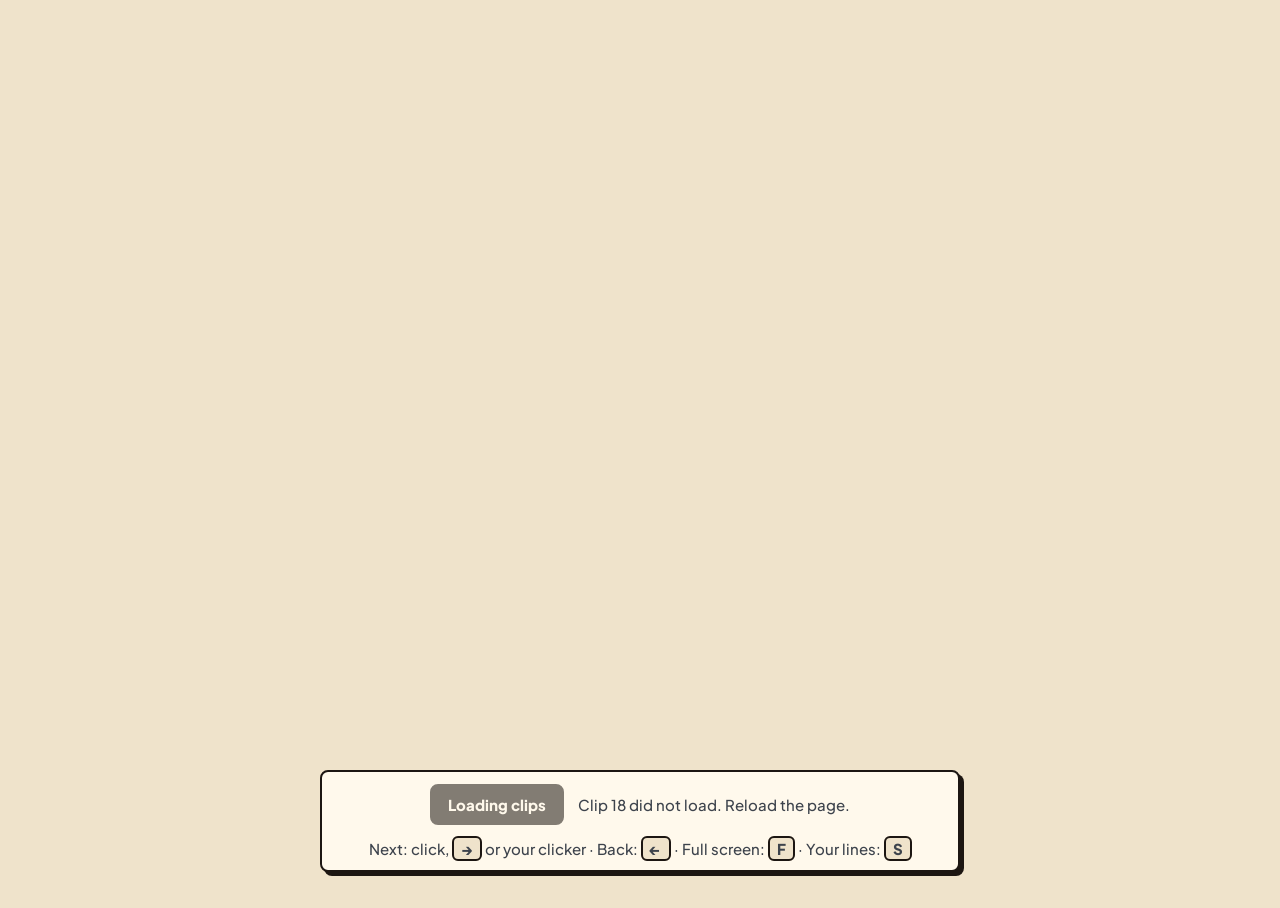
==== index.html @ 12f0b947 "Padrino pitch: click-through player, full video, PowerPoint Co-Authored-By: Claude Opus 5.5 <noreply" ====
<!doctype html>
<html lang="en">
<meta charset="utf-8">
<meta name="viewport" content="width=device-width, initial-scale=1, viewport-fit=cover">
<meta name="robots" content="noindex">
<title>Padrino Pitch Player</title>
<link rel="preconnect" href="https://fonts.googleapis.com">
<link rel="stylesheet" href="https://fonts.googleapis.com/css2?family=Plus+Jakarta+Sans:wght@500;700;800&display=swap">
<style>
  /* One deliberate look: the video's own cream page and ink, full screen, nothing else. */
  :root {
    --page: #EFE3CB;
    --plate: #FFF9EC;
    --ink: #1C1612;
    --ink-soft: #3D434C;
    --accent: #2B5BE3;
    --font: "Plus Jakarta Sans", "Helvetica Neue", Arial, sans-serif;
    color-scheme: light;
  }
  [hidden] { display: none !important; }
  html, body { height: 100%; }
  body {
    background: var(--page); color: var(--ink); font-family: var(--font); overflow: hidden;
    padding-left: max(16px, env(safe-area-inset-left, 0px)); padding-right: max(16px, env(safe-area-inset-right, 0px));
    user-select: none; -webkit-user-select: none;
  }
  body.idle { cursor: none; }
  .stage { position: fixed; inset: 0; background: var(--page); }
  .stage video {
    position: absolute; inset: 0; width: 100%; height: 100%; object-fit: contain; background: var(--page);
    opacity: 0; pointer-events: none;
  }
  .stage video.on { opacity: 1; }

  .hint {
    position: fixed; left: 50%; bottom: calc(28px + env(safe-area-inset-bottom, 0px)); transform: translateX(-50%);
    display: flex; gap: 14px; align-items: center; flex-wrap: wrap; justify-content: center;
    background: var(--plate); border: 2px solid var(--ink); box-shadow: 4px 4px 0 var(--ink); border-radius: 8px;
    padding: 12px 18px; font-size: 15px; font-weight: 700; max-width: calc(100% - 32px);
  }
  .hint .muted { color: var(--ink-soft); font-weight: 500; }
  .hint kbd { font-family: var(--font); font-weight: 800; border: 2px solid var(--ink); border-radius: 6px; padding: 1px 7px; background: var(--page); }
  .start {
    font: 800 15px var(--font); color: var(--plate); background: var(--ink); border: 2px solid var(--ink);
    border-radius: 8px; padding: 9px 16px; cursor: pointer; box-shadow: 3px 3px 0 var(--accent);
  }
  .start:focus-visible, .start:hover { outline: 3px solid var(--accent); outline-offset: 2px; }
  .start:disabled { opacity: .55; cursor: wait; box-shadow: none; }

  .notes {
    position: fixed; left: max(16px, env(safe-area-inset-left, 0px)); right: max(16px, env(safe-area-inset-right, 0px));
    bottom: calc(16px + env(safe-area-inset-bottom, 0px)); margin-inline: auto; max-width: 980px;
    background: var(--plate); border: 2px solid var(--ink); box-shadow: 4px 4px 0 var(--ink); border-radius: 8px;
    padding: 14px 18px; display: grid; gap: 8px; font-size: 17px; line-height: 1.45;
  }
  .notes .row { display: grid; grid-template-columns: 7.5em 1fr; gap: 12px; min-width: 0; }
  .notes .tag { font-size: 12px; font-weight: 800; letter-spacing: .08em; text-transform: uppercase; color: var(--ink-soft); padding-top: 3px; }
  .notes .now { font-weight: 700; }
  .notes .next { color: var(--ink-soft); font-weight: 500; }
  .count { position: fixed; top: calc(14px + env(safe-area-inset-top, 0px)); right: max(16px, env(safe-area-inset-right, 0px));
    font-size: 13px; font-weight: 800; background: var(--plate); border: 2px solid var(--ink); border-radius: 6px; padding: 3px 9px;
    font-variant-numeric: tabular-nums; }
  @media (prefers-reduced-motion: reduce) { * { transition: none !important; } }
</style>

<div class="stage" id="stage" aria-live="polite"></div>

<div class="hint" id="hint">
  <button class="start" id="start" type="button" disabled>Loading clips</button>
  <span class="muted" id="load">0 of 18 ready</span>
  <span class="muted">Next: click, <kbd>→</kbd> or your clicker · Back: <kbd>←</kbd> · Full screen: <kbd>F</kbd> · Your lines: <kbd>S</kbd></span>
</div>

<div class="notes" id="notes" hidden>
  <div class="row"><span class="tag" id="nowTag">Now</span><span class="now" id="nowLine"></span></div>
  <div class="row"><span class="tag">Next</span><span class="next" id="nextLine"></span></div>
</div>
<div class="count" id="count" hidden></div>

<script>
  // One clip per script row. Each plays once when its slide opens and holds on its last frame.
  const SLIDES = [
    ['01-logo', 'Logo', 'This is Padrino. / The money padrino for your wedding.'],
    ['02-problem-1', 'The problem', 'Every money app does the same thing. / It tells you what you already spent.'],
    ['03-problem-2', 'The problem', 'That is not help. / That is a receipt. // A wedding needs someone who acts.'],
    ['04-numbers', 'The numbers', 'A wedding in El Paso costs about twenty thousand dollars. / Three in four couples get hit with a fee they never saw coming. / And parents cover about half.'],
    ['05-connect', 'Connect once', 'So we built Padrino. / You connect your bank. / Once.'],
    ['06-path', 'The path', 'Then you walk the path, / one milestone at a time. / A step is only done when your bank says so.'],
    ['07-proof', 'Proof, not promises', 'Every payment gets checked against your bank. / The photographer came in a hundred dollars over? / Padrino caught it. / Tío Javier sent four fifty? / Verified.'],
    ['08-talk', 'Just talk', 'You just talk to it. / Mom and Dad sent five hundred. / Padrino turns that into one card. // You tap Do it. / Nothing changes without you.'],
    ['09-quote', 'Quote decoder', 'Send it a quote. / Eleven thousand on paper. / Fourteen thousand once the service charge and tax hit. / You see it before you sign.'],
    ['10-contract', 'Contract check', 'It reads the fine print. / What you would owe if you cancel, / date by date, / before you are locked in.'],
    ['11-find-money', 'Find money', 'It finds money. / A hundred forty five a month in subscriptions you forgot. / Over a thousand dollars by the wedding. / And the money you live on stays untouched.'],
    ['12-family', 'Family', 'It brings the family in. / Every padrino gets a link. / The money goes straight to you, / and the bank confirms it.'],
    ['13-vendors', 'Vendors', 'It finds real El Paso vendors. / Save one. / Ask if they are free on your date.'],
    ['14-negotiator', 'The negotiator', 'And it writes the email for you. / Can you waive the cake cutting fee?'],
    ['15-style', 'Wedding style', 'Eleven traditions. / Pick one, or mix. / Your wedding, your way.'],
    ['16-difference', 'The difference', 'Budget apps watch your money. // Padrino moves it.'],
    ['17-next', 'What comes next', 'Weddings first. / Then quinceañeras, / babies, / first homes.'],
    ['18-close', 'Logo', 'In a Mexican wedding, a padrino covers part of the day. / Padrino covers all of it. // I\'m Sid. / This is Padrino.']
  ];

  const stage = document.getElementById('stage');
  const hint = document.getElementById('hint');
  const startBtn = document.getElementById('start');
  const loadEl = document.getElementById('load');
  const notes = document.getElementById('notes');
  const count = document.getElementById('count');
  let index = -1;          // -1 = not started; slide 1 shows its first frame
  let started = false;
  let ready = 0;

  const videos = SLIDES.map(([file], i) => {
    const v = document.createElement('video');
    v.src = `clips/${file}.mp4`;
    v.muted = true; v.defaultMuted = true; v.playsInline = true; v.preload = 'auto';
    v.setAttribute('muted', ''); v.setAttribute('playsinline', ''); v.disablePictureInPicture = true;
    v.loop = false;
    let counted = false;
    const mark = () => {
      if (counted) return; counted = true; ready += 1;
      loadEl.textContent = ready === SLIDES.length ? 'All 18 clips loaded' : `${ready} of ${SLIDES.length} ready`;
      if (ready === SLIDES.length || (i === 0 && !started)) { startBtn.disabled = false; startBtn.textContent = ready === SLIDES.length ? 'Start' : 'Start (still loading)'; }
      if (ready === SLIDES.length) startBtn.textContent = 'Start';
    };
    v.addEventListener('canplaythrough', mark, { once: true });
    v.addEventListener('error', () => { loadEl.textContent = `Clip ${i + 1} did not load. Reload the page.`; });
    stage.appendChild(v);
    return v;
  });
  videos[0].classList.add('on');

  function show(i, { play = true, atEnd = false } = {}) {
    if (i < 0 || i >= SLIDES.length) return;
    const v = videos[i];
    index = i;
    // Keep the old slide on screen until the new clip has a frame, so there is never a blank flash.
    const reveal = () => {
      if (index !== i) return;
      videos.forEach((other, k) => { if (k !== i) { other.classList.remove('on'); other.pause(); } });
      v.classList.add('on');
    };
    if (atEnd) {
      v.pause();
      const seekEnd = () => { v.addEventListener('seeked', reveal, { once: true }); v.currentTime = Math.max(0, (v.duration || 0) - 0.04); };
      if (v.readyState >= 1) seekEnd(); else v.addEventListener('loadedmetadata', seekEnd, { once: true });
    } else if (play) {
      if (v.currentTime > 0) { v.addEventListener('seeked', reveal, { once: true }); v.currentTime = 0; }
      else if (v.readyState >= 2) reveal();
      else v.addEventListener('loadeddata', reveal, { once: true });
      const p = v.play(); if (p && p.catch) p.catch(() => {});
    }
    paintNotes();
  }

  function begin() {
    if (started) return;
    started = true;
    hint.hidden = true;
    try { navigator.wakeLock?.request('screen').catch(() => {}); } catch (e) {}
    show(0);
  }
  function next() { if (!started) return begin(); if (index < SLIDES.length - 1) show(index + 1); }
  function prev() { if (!started) return; if (index > 0) show(index - 1, { atEnd: true }); }
  function replay() { if (started && index >= 0) show(index); }

  function paintNotes() {
    const i = Math.max(0, index);
    document.getElementById('nowTag').textContent = `${i + 1} · ${SLIDES[i][1]}`;
    document.getElementById('nowLine').textContent = SLIDES[i][2];
    document.getElementById('nextLine').textContent = SLIDES[i + 1] ? `${SLIDES[i + 1][1]}: ${SLIDES[i + 1][2]}` : 'End of the video.';
    count.textContent = `${i + 1} / ${SLIDES.length}`;
  }

  function toggleFull() {
    try {
      if (document.fullscreenElement) document.exitFullscreen?.();
      else document.documentElement.requestFullscreen?.().catch(() => {});
    } catch (e) {}
  }

  startBtn.addEventListener('click', (e) => { e.stopPropagation(); toggleFull(); begin(); });
  stage.addEventListener('click', () => next());
  document.addEventListener('keydown', (e) => {
    const k = e.key;
    if (['ArrowRight', 'ArrowDown', 'PageDown', ' ', 'Enter', 'n', 'N'].includes(k)) { e.preventDefault(); next(); }
    else if (['ArrowLeft', 'ArrowUp', 'PageUp', 'Backspace', 'p', 'P'].includes(k)) { e.preventDefault(); prev(); }
    else if (k === 'f' || k === 'F') { toggleFull(); }
    else if (k === 's' || k === 'S') { notes.hidden = !notes.hidden; count.hidden = notes.hidden; paintNotes(); }
    else if (k === 'r' || k === 'R') { replay(); }
    else if (k === 'Home') { if (started) show(0); }
  });

  // Hide the cursor while presenting.
  let idleTimer = null;
  document.addEventListener('mousemove', () => {
    document.body.classList.remove('idle');
    clearTimeout(idleTimer);
    idleTimer = setTimeout(() => { if (started) document.body.classList.add('idle'); }, 1500);
  });
  paintNotes();
</script>
</html>
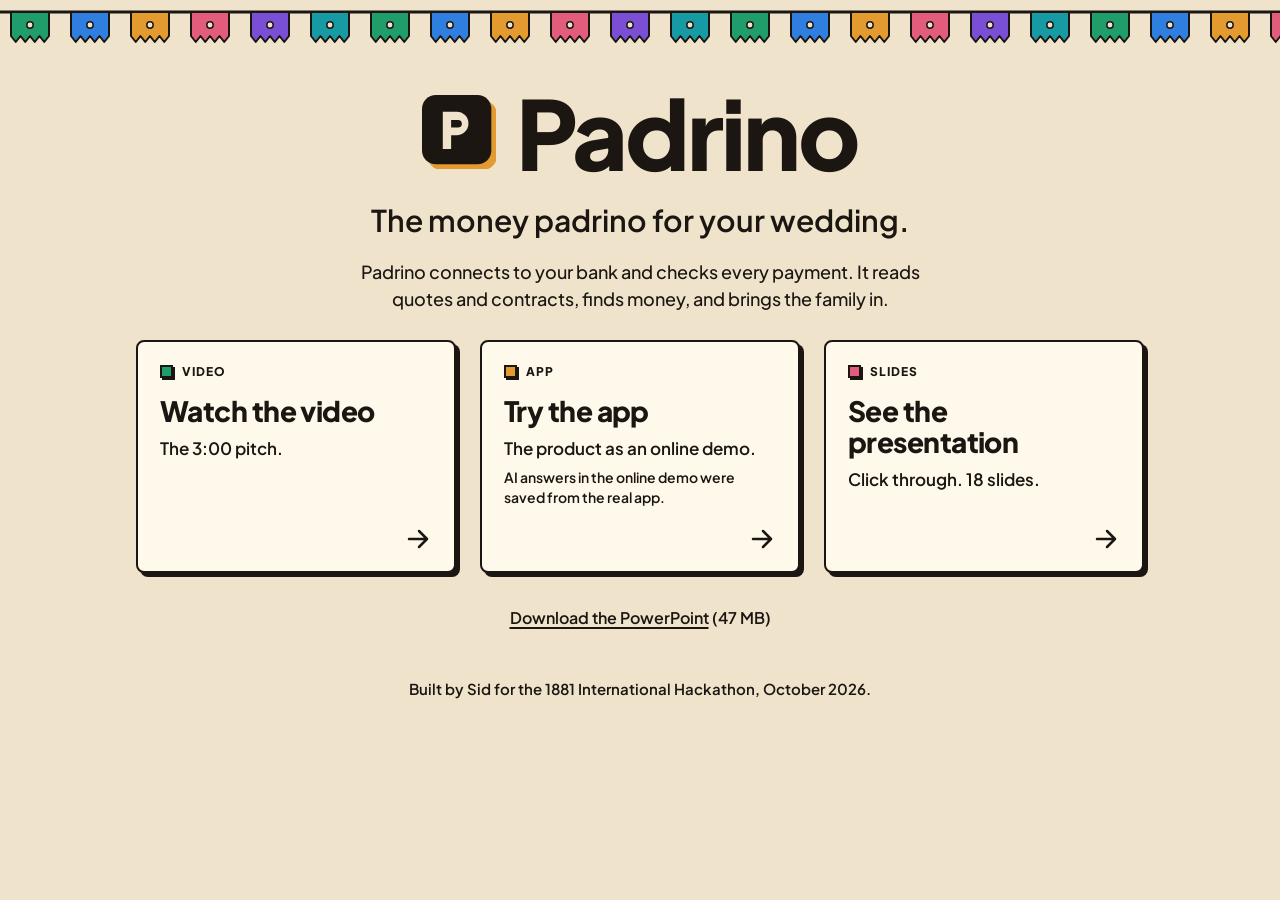
==== commit faaf1ae9: "Final Padrino site: home page, video page, presentation at /pitch, online demo of the app at /app Co" ====
--- a/index.html
+++ b/index.html
@@ -1,203 +1,161 @@
 <!doctype html>
 <html lang="en">
+<head>
 <meta charset="utf-8">
-<meta name="viewport" content="width=device-width, initial-scale=1, viewport-fit=cover">
+<meta name="viewport" content="width=device-width, initial-scale=1">
 <meta name="robots" content="noindex">
-<title>Padrino Pitch Player</title>
+<title>Padrino</title>
+<meta name="description" content="Padrino, the money padrino for your wedding. Watch the pitch video, try the app, or see the presentation.">
+<link rel="icon" href="data:image/svg+xml,%3Csvg xmlns='http://www.w3.org/2000/svg' viewBox='0 0 108 108'%3E%3Crect x='8' y='8' width='100' height='100' rx='20' fill='%23E39A2E'/%3E%3Crect width='100' height='100' rx='20' fill='%231C1612'/%3E%3Cpath fill='%23EFE3CB' fill-rule='evenodd' d='M30,24 H50 A17,17 0 0 1 50,58 H42 V78 H30 Z M42,36 H52 A5.5,5.5 0 0 1 52,47 H42 Z'/%3E%3C/svg%3E">
 <link rel="preconnect" href="https://fonts.googleapis.com">
-<link rel="stylesheet" href="https://fonts.googleapis.com/css2?family=Plus+Jakarta+Sans:wght@500;700;800&display=swap">
+<link rel="preconnect" href="https://fonts.gstatic.com" crossorigin>
+<link rel="stylesheet" href="https://fonts.googleapis.com/css2?family=Plus+Jakarta+Sans:wght@500;600;700;800&display=swap">
 <style>
-  /* One deliberate look: the video's own cream page and ink, full screen, nothing else. */
   :root {
     --page: #EFE3CB;
     --plate: #FFF9EC;
     --ink: #1C1612;
-    --ink-soft: #3D434C;
-    --accent: #2B5BE3;
+    --blue: #2B5BE3;
+    --emerald: #1F9D6B;
+    --marigold: #E39A2E;
+    --rose: #E25D7B;
     --font: "Plus Jakarta Sans", "Helvetica Neue", Arial, sans-serif;
     color-scheme: light;
   }
-  [hidden] { display: none !important; }
-  html, body { height: 100%; }
+  * { box-sizing: border-box; }
+  html, body { margin: 0; padding: 0; }
   body {
-    background: var(--page); color: var(--ink); font-family: var(--font); overflow: hidden;
-    padding-left: max(16px, env(safe-area-inset-left, 0px)); padding-right: max(16px, env(safe-area-inset-right, 0px));
-    user-select: none; -webkit-user-select: none;
+    background: var(--page);
+    color: var(--ink);
+    font-family: var(--font);
+    font-weight: 500;
+    line-height: 1.4;
+    -webkit-font-smoothing: antialiased;
+    -webkit-text-size-adjust: 100%;
   }
-  body.idle { cursor: none; }
-  .stage { position: fixed; inset: 0; background: var(--page); }
-  .stage video {
-    position: absolute; inset: 0; width: 100%; height: 100%; object-fit: contain; background: var(--page);
-    opacity: 0; pointer-events: none;
+  a { color: inherit; }
+  a:focus-visible { outline: 3px solid var(--blue); outline-offset: 3px; }
+
+  /* Papel picado strip. Same geometry as the video: 60px step, 38 by 24 flags, 4 teeth. */
+  .picado { display: block; width: 100%; height: 44px; }
+
+  .wrap { max-width: 1040px; margin: 0 auto; padding: 0 16px; }
+
+  /* Header */
+  .hero { text-align: center; padding: 40px 0 28px; }
+  .brand { display: inline-flex; align-items: center; gap: 0.2em; font-size: clamp(56px, 11vw, 96px); }
+  .mark { width: 0.78em; height: 0.78em; flex: none; }
+  .wordmark { font-weight: 800; letter-spacing: -0.03em; line-height: 1; margin: 0; font-size: 1em; }
+  .tagline { margin: 22px 0 0; font-size: clamp(20px, 4.6vw, 30px); font-weight: 600; line-height: 1.25; }
+  .intro { margin: 18px auto 0; max-width: 34em; font-size: 18px; font-weight: 500; line-height: 1.5; }
+
+  /* The three choices */
+  .choices { display: grid; grid-template-columns: 1fr; gap: 18px; list-style: none; margin: 0; padding: 0 0 4px; }
+  @media (min-width: 820px) { .choices { grid-template-columns: 1fr 1fr 1fr; gap: 24px; } }
+  .card {
+    display: flex; flex-direction: column; min-height: 100%;
+    background: var(--plate);
+    border: 2px solid var(--ink);
+    border-radius: 8px;
+    box-shadow: 4px 4px 0 var(--ink);
+    padding: 22px 22px 18px;
+    text-decoration: none;
   }
-  .stage video.on { opacity: 1; }
+  .card:hover { transform: translate(2px, 2px); box-shadow: 2px 2px 0 var(--ink); }
+  .card:active { transform: translate(4px, 4px); box-shadow: none; }
+  .kicker { display: flex; align-items: center; gap: 9px; font-size: 12px; font-weight: 800; letter-spacing: 0.09em; text-transform: uppercase; }
+  .sq { width: 13px; height: 13px; flex: none; border: 2px solid var(--ink); box-shadow: 2px 2px 0 var(--ink); background: var(--c, var(--ink)); }
+  .card h2 { margin: 16px 0 0; font-size: 28px; font-weight: 800; letter-spacing: -0.02em; line-height: 1.1; }
+  .card .what { margin: 10px 0 0; font-size: 17px; font-weight: 600; line-height: 1.35; }
+  .card .note { margin: 8px 0 0; font-size: 14px; font-weight: 600; line-height: 1.4; }
+  .card .go { margin-top: auto; padding-top: 18px; display: flex; justify-content: flex-end; }
+  .card .go svg { width: 28px; height: 28px; display: block; }
 
-  .hint {
-    position: fixed; left: 50%; bottom: calc(28px + env(safe-area-inset-bottom, 0px)); transform: translateX(-50%);
-    display: flex; gap: 14px; align-items: center; flex-wrap: wrap; justify-content: center;
-    background: var(--plate); border: 2px solid var(--ink); box-shadow: 4px 4px 0 var(--ink); border-radius: 8px;
-    padding: 12px 18px; font-size: 15px; font-weight: 700; max-width: calc(100% - 32px);
-  }
-  .hint .muted { color: var(--ink-soft); font-weight: 500; }
-  .hint kbd { font-family: var(--font); font-weight: 800; border: 2px solid var(--ink); border-radius: 6px; padding: 1px 7px; background: var(--page); }
-  .start {
-    font: 800 15px var(--font); color: var(--plate); background: var(--ink); border: 2px solid var(--ink);
-    border-radius: 8px; padding: 9px 16px; cursor: pointer; box-shadow: 3px 3px 0 var(--accent);
-  }
-  .start:focus-visible, .start:hover { outline: 3px solid var(--accent); outline-offset: 2px; }
-  .start:disabled { opacity: .55; cursor: wait; box-shadow: none; }
+  /* Secondary link and footer */
+  .more { text-align: center; margin: 30px 0 0; font-size: 16px; font-weight: 600; }
+  .more a { text-decoration: underline; text-decoration-thickness: 2px; text-underline-offset: 3px; }
+  .more a:hover { color: var(--blue); }
+  footer { text-align: center; margin: 48px 0 32px; font-size: 15px; font-weight: 600; }
+  footer p { margin: 0; }
+</style>
+</head>
+<body>
 
-  .notes {
-    position: fixed; left: max(16px, env(safe-area-inset-left, 0px)); right: max(16px, env(safe-area-inset-right, 0px));
-    bottom: calc(16px + env(safe-area-inset-bottom, 0px)); margin-inline: auto; max-width: 980px;
-    background: var(--plate); border: 2px solid var(--ink); box-shadow: 4px 4px 0 var(--ink); border-radius: 8px;
-    padding: 14px 18px; display: grid; gap: 8px; font-size: 17px; line-height: 1.45;
-  }
-  .notes .row { display: grid; grid-template-columns: 7.5em 1fr; gap: 12px; min-width: 0; }
-  .notes .tag { font-size: 12px; font-weight: 800; letter-spacing: .08em; text-transform: uppercase; color: var(--ink-soft); padding-top: 3px; }
-  .notes .now { font-weight: 700; }
-  .notes .next { color: var(--ink-soft); font-weight: 500; }
-  .count { position: fixed; top: calc(14px + env(safe-area-inset-top, 0px)); right: max(16px, env(safe-area-inset-right, 0px));
-    font-size: 13px; font-weight: 800; background: var(--plate); border: 2px solid var(--ink); border-radius: 6px; padding: 3px 9px;
-    font-variant-numeric: tabular-nums; }
-  @media (prefers-reduced-motion: reduce) { * { transition: none !important; } }
-</style>
+<svg class="picado" height="44" aria-hidden="true" focusable="false">
+  <defs>
+    <pattern id="picado" width="360" height="44" patternUnits="userSpaceOnUse">
+      <g stroke="#1C1612" stroke-width="2" stroke-linejoin="round">
+        <path fill="#1F9D6B" d="M11,12 h38 v24 l-4.75,6 l-4.75,-6 l-4.75,6 l-4.75,-6 l-4.75,6 l-4.75,-6 l-4.75,6 l-4.75,-6 z"/>
+        <path fill="#2F7FE0" d="M71,12 h38 v24 l-4.75,6 l-4.75,-6 l-4.75,6 l-4.75,-6 l-4.75,6 l-4.75,-6 l-4.75,6 l-4.75,-6 z"/>
+        <path fill="#E39A2E" d="M131,12 h38 v24 l-4.75,6 l-4.75,-6 l-4.75,6 l-4.75,-6 l-4.75,6 l-4.75,-6 l-4.75,6 l-4.75,-6 z"/>
+        <path fill="#E25D7B" d="M191,12 h38 v24 l-4.75,6 l-4.75,-6 l-4.75,6 l-4.75,-6 l-4.75,6 l-4.75,-6 l-4.75,6 l-4.75,-6 z"/>
+        <path fill="#7A4FD6" d="M251,12 h38 v24 l-4.75,6 l-4.75,-6 l-4.75,6 l-4.75,-6 l-4.75,6 l-4.75,-6 l-4.75,6 l-4.75,-6 z"/>
+        <path fill="#169AA3" d="M311,12 h38 v24 l-4.75,6 l-4.75,-6 l-4.75,6 l-4.75,-6 l-4.75,6 l-4.75,-6 l-4.75,6 l-4.75,-6 z"/>
+      </g>
+      <g fill="#EFE3CB" stroke="#1C1612" stroke-width="1.5">
+        <circle cx="30" cy="25" r="3.2"/>
+        <circle cx="90" cy="25" r="3.2"/>
+        <circle cx="150" cy="25" r="3.2"/>
+        <circle cx="210" cy="25" r="3.2"/>
+        <circle cx="270" cy="25" r="3.2"/>
+        <circle cx="330" cy="25" r="3.2"/>
+      </g>
+    </pattern>
+  </defs>
+  <line x1="0" y1="12" x2="100%" y2="12" stroke="#1C1612" stroke-width="3"/>
+  <rect width="100%" height="44" fill="url(#picado)"/>
+</svg>
 
-<div class="stage" id="stage" aria-live="polite"></div>
+<main class="wrap">
 
-<div class="hint" id="hint">
-  <button class="start" id="start" type="button" disabled>Loading clips</button>
-  <span class="muted" id="load">0 of 18 ready</span>
-  <span class="muted">Next: click, <kbd>→</kbd> or your clicker · Back: <kbd>←</kbd> · Full screen: <kbd>F</kbd> · Your lines: <kbd>S</kbd></span>
-</div>
+  <header class="hero">
+    <div class="brand">
+      <svg class="mark" viewBox="0 0 108 108" aria-hidden="true" focusable="false">
+        <rect x="8" y="8" width="100" height="100" rx="20" fill="#E39A2E"/>
+        <rect x="0" y="0" width="100" height="100" rx="20" fill="#1C1612"/>
+        <path fill="#EFE3CB" fill-rule="evenodd" d="M30,24 H50 A17,17 0 0 1 50,58 H42 V78 H30 Z M42,36 H52 A5.5,5.5 0 0 1 52,47 H42 Z"/>
+      </svg>
+      <h1 class="wordmark">Padrino</h1>
+    </div>
+    <p class="tagline">The money padrino for your wedding.</p>
+    <p class="intro">Padrino connects to your bank and checks every payment. It reads quotes and contracts, finds money, and brings the family in.</p>
+  </header>
 
-<div class="notes" id="notes" hidden>
-  <div class="row"><span class="tag" id="nowTag">Now</span><span class="now" id="nowLine"></span></div>
-  <div class="row"><span class="tag">Next</span><span class="next" id="nextLine"></span></div>
-</div>
-<div class="count" id="count" hidden></div>
+  <ul class="choices">
+    <li>
+      <a class="card" href="video/">
+        <span class="kicker"><span class="sq" style="--c:#1F9D6B"></span>Video</span>
+        <h2>Watch the video</h2>
+        <p class="what">The 3:00 pitch.</p>
+        <span class="go" aria-hidden="true"><svg viewBox="0 0 28 28" fill="none" stroke="#1C1612" stroke-width="2.5" stroke-linecap="round" stroke-linejoin="round"><path d="M5 14h18M15 6l8 8-8 8"/></svg></span>
+      </a>
+    </li>
+    <li>
+      <a class="card" href="app/">
+        <span class="kicker"><span class="sq" style="--c:#E39A2E"></span>App</span>
+        <h2>Try the app</h2>
+        <p class="what">The product as an online demo.</p>
+        <p class="note">AI answers in the online demo were saved from the real app.</p>
+        <span class="go" aria-hidden="true"><svg viewBox="0 0 28 28" fill="none" stroke="#1C1612" stroke-width="2.5" stroke-linecap="round" stroke-linejoin="round"><path d="M5 14h18M15 6l8 8-8 8"/></svg></span>
+      </a>
+    </li>
+    <li>
+      <a class="card" href="pitch/">
+        <span class="kicker"><span class="sq" style="--c:#E25D7B"></span>Slides</span>
+        <h2>See the presentation</h2>
+        <p class="what">Click through. 18 slides.</p>
+        <span class="go" aria-hidden="true"><svg viewBox="0 0 28 28" fill="none" stroke="#1C1612" stroke-width="2.5" stroke-linecap="round" stroke-linejoin="round"><path d="M5 14h18M15 6l8 8-8 8"/></svg></span>
+      </a>
+    </li>
+  </ul>
 
-<script>
-  // One clip per script row. Each plays once when its slide opens and holds on its last frame.
-  const SLIDES = [
-    ['01-logo', 'Logo', 'This is Padrino. / The money padrino for your wedding.'],
-    ['02-problem-1', 'The problem', 'Every money app does the same thing. / It tells you what you already spent.'],
-    ['03-problem-2', 'The problem', 'That is not help. / That is a receipt. // A wedding needs someone who acts.'],
-    ['04-numbers', 'The numbers', 'A wedding in El Paso costs about twenty thousand dollars. / Three in four couples get hit with a fee they never saw coming. / And parents cover about half.'],
-    ['05-connect', 'Connect once', 'So we built Padrino. / You connect your bank. / Once.'],
-    ['06-path', 'The path', 'Then you walk the path, / one milestone at a time. / A step is only done when your bank says so.'],
-    ['07-proof', 'Proof, not promises', 'Every payment gets checked against your bank. / The photographer came in a hundred dollars over? / Padrino caught it. / Tío Javier sent four fifty? / Verified.'],
-    ['08-talk', 'Just talk', 'You just talk to it. / Mom and Dad sent five hundred. / Padrino turns that into one card. // You tap Do it. / Nothing changes without you.'],
-    ['09-quote', 'Quote decoder', 'Send it a quote. / Eleven thousand on paper. / Fourteen thousand once the service charge and tax hit. / You see it before you sign.'],
-    ['10-contract', 'Contract check', 'It reads the fine print. / What you would owe if you cancel, / date by date, / before you are locked in.'],
-    ['11-find-money', 'Find money', 'It finds money. / A hundred forty five a month in subscriptions you forgot. / Over a thousand dollars by the wedding. / And the money you live on stays untouched.'],
-    ['12-family', 'Family', 'It brings the family in. / Every padrino gets a link. / The money goes straight to you, / and the bank confirms it.'],
-    ['13-vendors', 'Vendors', 'It finds real El Paso vendors. / Save one. / Ask if they are free on your date.'],
-    ['14-negotiator', 'The negotiator', 'And it writes the email for you. / Can you waive the cake cutting fee?'],
-    ['15-style', 'Wedding style', 'Eleven traditions. / Pick one, or mix. / Your wedding, your way.'],
-    ['16-difference', 'The difference', 'Budget apps watch your money. // Padrino moves it.'],
-    ['17-next', 'What comes next', 'Weddings first. / Then quinceañeras, / babies, / first homes.'],
-    ['18-close', 'Logo', 'In a Mexican wedding, a padrino covers part of the day. / Padrino covers all of it. // I\'m Sid. / This is Padrino.']
-  ];
+  <p class="more"><a href="Padrino-pitch.pptx" download>Download the PowerPoint</a> (47 MB)</p>
 
-  const stage = document.getElementById('stage');
-  const hint = document.getElementById('hint');
-  const startBtn = document.getElementById('start');
-  const loadEl = document.getElementById('load');
-  const notes = document.getElementById('notes');
-  const count = document.getElementById('count');
-  let index = -1;          // -1 = not started; slide 1 shows its first frame
-  let started = false;
-  let ready = 0;
+  <footer>
+    <p>Built by Sid for the 1881 International Hackathon, October 2026.</p>
+  </footer>
 
-  const videos = SLIDES.map(([file], i) => {
-    const v = document.createElement('video');
-    v.src = `clips/${file}.mp4`;
-    v.muted = true; v.defaultMuted = true; v.playsInline = true; v.preload = 'auto';
-    v.setAttribute('muted', ''); v.setAttribute('playsinline', ''); v.disablePictureInPicture = true;
-    v.loop = false;
-    let counted = false;
-    const mark = () => {
-      if (counted) return; counted = true; ready += 1;
-      loadEl.textContent = ready === SLIDES.length ? 'All 18 clips loaded' : `${ready} of ${SLIDES.length} ready`;
-      if (ready === SLIDES.length || (i === 0 && !started)) { startBtn.disabled = false; startBtn.textContent = ready === SLIDES.length ? 'Start' : 'Start (still loading)'; }
-      if (ready === SLIDES.length) startBtn.textContent = 'Start';
-    };
-    v.addEventListener('canplaythrough', mark, { once: true });
-    v.addEventListener('error', () => { loadEl.textContent = `Clip ${i + 1} did not load. Reload the page.`; });
-    stage.appendChild(v);
-    return v;
-  });
-  videos[0].classList.add('on');
+</main>
 
-  function show(i, { play = true, atEnd = false } = {}) {
-    if (i < 0 || i >= SLIDES.length) return;
-    const v = videos[i];
-    index = i;
-    // Keep the old slide on screen until the new clip has a frame, so there is never a blank flash.
-    const reveal = () => {
-      if (index !== i) return;
-      videos.forEach((other, k) => { if (k !== i) { other.classList.remove('on'); other.pause(); } });
-      v.classList.add('on');
-    };
-    if (atEnd) {
-      v.pause();
-      const seekEnd = () => { v.addEventListener('seeked', reveal, { once: true }); v.currentTime = Math.max(0, (v.duration || 0) - 0.04); };
-      if (v.readyState >= 1) seekEnd(); else v.addEventListener('loadedmetadata', seekEnd, { once: true });
-    } else if (play) {
-      if (v.currentTime > 0) { v.addEventListener('seeked', reveal, { once: true }); v.currentTime = 0; }
-      else if (v.readyState >= 2) reveal();
-      else v.addEventListener('loadeddata', reveal, { once: true });
-      const p = v.play(); if (p && p.catch) p.catch(() => {});
-    }
-    paintNotes();
-  }
-
-  function begin() {
-    if (started) return;
-    started = true;
-    hint.hidden = true;
-    try { navigator.wakeLock?.request('screen').catch(() => {}); } catch (e) {}
-    show(0);
-  }
-  function next() { if (!started) return begin(); if (index < SLIDES.length - 1) show(index + 1); }
-  function prev() { if (!started) return; if (index > 0) show(index - 1, { atEnd: true }); }
-  function replay() { if (started && index >= 0) show(index); }
-
-  function paintNotes() {
-    const i = Math.max(0, index);
-    document.getElementById('nowTag').textContent = `${i + 1} · ${SLIDES[i][1]}`;
-    document.getElementById('nowLine').textContent = SLIDES[i][2];
-    document.getElementById('nextLine').textContent = SLIDES[i + 1] ? `${SLIDES[i + 1][1]}: ${SLIDES[i + 1][2]}` : 'End of the video.';
-    count.textContent = `${i + 1} / ${SLIDES.length}`;
-  }
-
-  function toggleFull() {
-    try {
-      if (document.fullscreenElement) document.exitFullscreen?.();
-      else document.documentElement.requestFullscreen?.().catch(() => {});
-    } catch (e) {}
-  }
-
-  startBtn.addEventListener('click', (e) => { e.stopPropagation(); toggleFull(); begin(); });
-  stage.addEventListener('click', () => next());
-  document.addEventListener('keydown', (e) => {
-    const k = e.key;
-    if (['ArrowRight', 'ArrowDown', 'PageDown', ' ', 'Enter', 'n', 'N'].includes(k)) { e.preventDefault(); next(); }
-    else if (['ArrowLeft', 'ArrowUp', 'PageUp', 'Backspace', 'p', 'P'].includes(k)) { e.preventDefault(); prev(); }
-    else if (k === 'f' || k === 'F') { toggleFull(); }
-    else if (k === 's' || k === 'S') { notes.hidden = !notes.hidden; count.hidden = notes.hidden; paintNotes(); }
-    else if (k === 'r' || k === 'R') { replay(); }
-    else if (k === 'Home') { if (started) show(0); }
-  });
-
-  // Hide the cursor while presenting.
-  let idleTimer = null;
-  document.addEventListener('mousemove', () => {
-    document.body.classList.remove('idle');
-    clearTimeout(idleTimer);
-    idleTimer = setTimeout(() => { if (started) document.body.classList.add('idle'); }, 1500);
-  });
-  paintNotes();
-</script>
+</body>
 </html>
